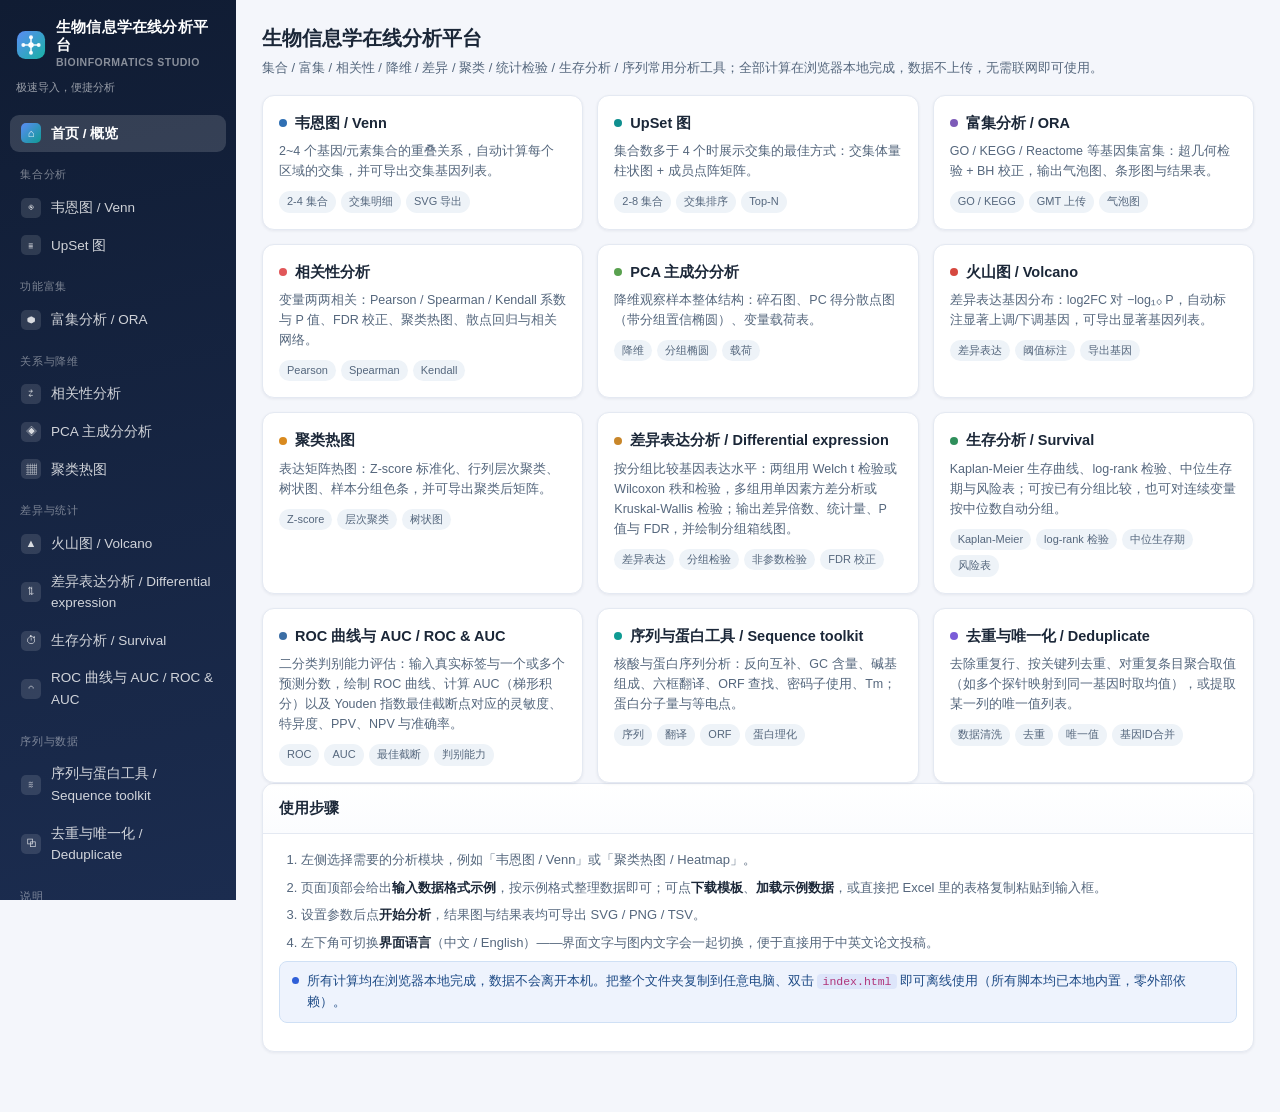
==== index.html @ 64bdf02c "BioInfoAP" ====
<!DOCTYPE html>
<html lang="zh-CN">
<head>
<meta charset="utf-8">
<meta name="viewport" content="width=device-width, initial-scale=1">
<title>生物信息学在线分析平台 · Venn / 富集 / UpSet / 相关性 / PCA / 火山图 / 热图 / 差异表达 / 生存分析 / ROC / 序列 / 去重</title>
<meta name="description" content="纯前端、可离线运行的生物信息学常用分析工具集：韦恩图、UpSet 图、富集分析、相关性分析、PCA、火山图、聚类热图、差异表达分析、Kaplan-Meier 生存分析、ROC 曲线与 AUC、序列与蛋白工具、去除重复；界面与图表文字支持中英文切换。">
<link rel="icon" href="data:image/svg+xml,%3Csvg%20xmlns='http://www.w3.org/2000/svg'%20viewBox='0%200%2032%2032'%3E%3Crect%20x='1'%20y='1'%20width='30'%20height='30'%20rx='9'%20fill='%232f5fd8'/%3E%3Cg%20stroke='%23ffffff'%20stroke-width='1.8'%20stroke-linecap='round'%3E%3Cpath%20d='M16%2016V7.6M16%2016h8.4M16%2016v8.4M16%2016H7.6'/%3E%3C/g%3E%3Ccircle%20cx='16'%20cy='16'%20r='3'%20fill='%23ffffff'/%3E%3Ccircle%20cx='16'%20cy='7.6'%20r='2.2'%20fill='%23ffffff'/%3E%3Ccircle%20cx='24.4'%20cy='16'%20r='2.2'%20fill='%23ffffff'/%3E%3Ccircle%20cx='16'%20cy='24.4'%20r='2.2'%20fill='%23ffffff'/%3E%3Ccircle%20cx='7.6'%20cy='16'%20r='2.2'%20fill='%23ffffff'/%3E%3C/svg%3E">
<link rel="stylesheet" href="assets/css/style.css">
</head>
<body>
<div id="app">
  <aside class="sidebar">
    <div class="brand">
      <div class="brand-title">
        <span class="brand-logo" aria-hidden="true">
          <svg viewBox="0 0 32 32" width="30" height="30" role="img">
            <defs>
              <linearGradient id="wbLogoGrad" x1="0" y1="0" x2="1" y2="1">
                <stop offset="0" stop-color="#5b8cf5"/>
                <stop offset="1" stop-color="#18b3a4"/>
              </linearGradient>
            </defs>
            <rect x="1" y="1" width="30" height="30" rx="9" fill="url(#wbLogoGrad)"/>
            <g stroke="#ffffff" stroke-width="1.7" stroke-linecap="round" opacity="0.92">
              <line x1="16" y1="16" x2="16" y2="7.8"/>
              <line x1="16" y1="16" x2="24.2" y2="16"/>
              <line x1="16" y1="16" x2="16" y2="24.2"/>
              <line x1="16" y1="16" x2="7.8" y2="16"/>
            </g>
            <circle cx="16" cy="16" r="2.9" fill="#ffffff"/>
            <circle cx="16" cy="7.8" r="2.1" fill="#ffffff" opacity="0.95"/>
            <circle cx="24.2" cy="16" r="2.1" fill="#ffffff" opacity="0.95"/>
            <circle cx="16" cy="24.2" r="2.1" fill="#ffffff" opacity="0.95"/>
            <circle cx="7.8" cy="16" r="2.1" fill="#ffffff" opacity="0.95"/>
          </svg>
        </span>
        <span class="brand-text">
          <span class="brand-name" data-i18n>生物信息学在线分析平台</span>
          <span class="brand-en" data-i18n>Bioinformatics Studio</span>
        </span>
      </div>
      <div class="brand-sub" data-i18n>极速导入，便捷分析</div>
    </div>
    <nav class="nav" id="nav"></nav>
    <div class="sidebar-foot">
      <div class="lang-label" data-i18n>界面语言</div>
      <div class="lang-switch" id="lang-switch">
        <button type="button" data-lang="zh">中文</button>
        <button type="button" data-lang="en">English</button>
      </div>
      <div class="lang-hint" data-i18n>界面与图表文字的中英文切换</div>
    </div>
  </aside>
  <main class="main" id="main"></main>
</div>

<!-- 核心层（零外部依赖，全部本地） -->
<script src="assets/js/core/utils.js"></script>
<script src="assets/js/core/i18n.js"></script>
<script src="assets/js/core/stats.js"></script>
<script src="assets/js/core/parse.js"></script>
<script src="assets/js/core/plot.js"></script>
<script src="assets/js/core/ui.js"></script>
<!-- 数据 -->
<script src="assets/js/data/demo.js"></script>
<!-- 分析模块 -->
<script src="assets/js/tools/venn.js"></script>
<script src="assets/js/tools/upset.js"></script>
<script src="assets/js/tools/enrichment.js"></script>
<script src="assets/js/tools/correlation.js"></script>
<script src="assets/js/tools/pca.js"></script>
<script src="assets/js/tools/volcano.js"></script>
<script src="assets/js/tools/heatmap.js"></script>
<script src="assets/js/tools/diffexp.js"></script>
<script src="assets/js/tools/survival.js"></script>
<script src="assets/js/tools/roc.js"></script>
<script src="assets/js/tools/sequence.js"></script>
<script src="assets/js/tools/unique.js"></script>
<!-- 路由 -->
<script src="assets/js/main.js"></script>
</body>
</html>
---- assets/css/style.css ----
/* =============================================================================
 * style.css — 生物信息学在线分析工具台
 *   配色：靛蓝主色 + 深海军蓝侧栏；内容区浅色，图表底色为白，便于直接出图。
 * ========================================================================== */

:root {
  --bg: #f4f6fb;
  --panel: #ffffff;
  --panel-2: #f8fafd;
  --line: #e4e9f2;
  --line-strong: #cdd6e4;
  --text: #1b2738;
  --text-2: #55677d;
  --muted: #8593a5;
  --primary: #2f5fd8;
  --primary-d: #2249b0;
  --primary-l: #eaf0fd;
  --primary-bright: #5b8cf5;
  --teal: #0f9b93;
  --amber: #d98324;
  --red: #d64545;
  --green: #2f9e5f;
  --purple: #7a5cc0;
  --navy-1: #101c33;
  --navy-2: #1b2c4f;
  --radius: 12px;
  --radius-sm: 8px;
  --shadow: 0 1px 2px rgba(22, 40, 70, .05), 0 8px 22px rgba(22, 40, 70, .06);
  --shadow-sm: 0 1px 3px rgba(22, 40, 70, .07);
  --mono: "SFMono-Regular", Consolas, "Liberation Mono", Menlo, "Courier New", monospace;
  --sans: "Helvetica Neue", Helvetica, "PingFang SC", "Microsoft YaHei", Arial, sans-serif;
}

* { box-sizing: border-box; }
html, body { margin: 0; padding: 0; }
body {
  font-family: var(--sans);
  font-size: 14px;
  line-height: 1.6;
  color: var(--text);
  background: var(--bg);
  -webkit-font-smoothing: antialiased;
}
a { color: var(--primary); text-decoration: none; }
a:hover { text-decoration: underline; }
h1, h2, h3, h4 { margin: 0; font-weight: 600; }
code, pre, textarea.mono { font-family: var(--mono); }

/* --------------------------------- 布局 -------------------------------- */

#app { display: flex; min-height: 100vh; }

.sidebar {
  width: 236px; flex: 0 0 236px;
  background: linear-gradient(168deg, var(--navy-1) 0%, var(--navy-2) 100%);
  display: flex; flex-direction: column;
  position: sticky; top: 0; height: 100vh; overflow-y: auto;
}

.brand { padding: 18px 16px 14px; }
.brand-title {
  font-size: 15px; font-weight: 700; letter-spacing: .2px;
  display: flex; align-items: center; gap: 10px; color: #fff;
}
.brand-logo { display: inline-flex; flex: 0 0 auto; }
.brand-logo svg { display: block; }
.brand-text { display: flex; flex-direction: column; min-width: 0; }
.brand-name { font-size: 14.5px; font-weight: 700; line-height: 1.25; color: #fff; }
.brand-en { font-size: 10.5px; letter-spacing: .5px; color: rgba(255, 255, 255, .5); text-transform: uppercase; }
.brand-sub { font-size: 11px; color: rgba(255, 255, 255, .56); margin-top: 8px; }

.nav { padding: 4px 10px 16px; flex: 1; }
.nav-group {
  font-size: 10.5px; color: rgba(255, 255, 255, .44); padding: 14px 10px 6px;
  letter-spacing: .8px; text-transform: uppercase;
}
.nav-item {
  display: flex; align-items: center; gap: 10px;
  padding: 8px 11px; border-radius: 9px; cursor: pointer;
  color: rgba(255, 255, 255, .8); font-size: 13.5px; user-select: none;
  transition: background .12s, color .12s;
}
.nav-item:hover { background: rgba(255, 255, 255, .09); color: #fff; }
.nav-item.active { background: rgba(255, 255, 255, .15); color: #fff; font-weight: 600; }
.nav-item .ni-icon {
  width: 20px; height: 20px; flex: 0 0 20px; border-radius: 5px;
  background: rgba(255, 255, 255, .12); display: flex; align-items: center; justify-content: center;
  font-size: 11px; color: rgba(255, 255, 255, .82);
}
.nav-item.active .ni-icon {
  background: linear-gradient(135deg, var(--primary-bright), var(--teal)); color: #fff;
}

/* 侧栏底部：图表语言切换 */
.sidebar-foot { padding: 12px 14px 16px; border-top: 1px solid rgba(255, 255, 255, .1); }
.lang-label {
  font-size: 10.5px; letter-spacing: .8px; text-transform: uppercase;
  color: rgba(255, 255, 255, .45); margin-bottom: 7px;
}
.lang-switch {
  display: flex; gap: 3px; background: rgba(255, 255, 255, .1);
  border-radius: 9px; padding: 3px;
}
.lang-switch button {
  flex: 1; font-family: inherit; font-size: 12px; padding: 5px 0; cursor: pointer;
  border: none; background: transparent; color: rgba(255, 255, 255, .72);
  border-radius: 7px; transition: all .13s; line-height: 1.2;
}
.lang-switch button:hover { color: #fff; background: rgba(255, 255, 255, .08); }
.lang-switch button.active { background: #fff; color: var(--primary-d); font-weight: 700; }
.lang-hint { font-size: 10.5px; color: rgba(255, 255, 255, .42); margin-top: 7px; line-height: 1.5; }

.main { flex: 1; min-width: 0; padding: 22px 26px 60px; }
.page-head { margin-bottom: 16px; }
.page-head h1 { font-size: 20px; }
.page-head p { margin: 4px 0 0; color: var(--text-2); font-size: 13px; }
.tool-grid { display: grid; gap: 16px; }

/* --------------------------------- 卡片 -------------------------------- */

.card {
  background: var(--panel); border: 1px solid var(--line);
  border-radius: var(--radius); box-shadow: var(--shadow-sm); overflow: hidden;
}
.card + .card { margin-top: 16px; }
.card-head {
  display: flex; align-items: center; justify-content: space-between; gap: 12px;
  padding: 13px 16px; border-bottom: 1px solid var(--line);
  background: linear-gradient(180deg, #fff, #fbfcfe);
}
.card-title { font-size: 14.5px; display: flex; align-items: center; gap: 8px; }
.card-title-icon { color: var(--primary); font-size: 13px; }
.card-actions { display: flex; gap: 6px; flex-wrap: wrap; }
.card-body { padding: 16px; }
.card-foot {
  display: flex; align-items: center; gap: 12px;
  padding: 12px 16px; border-top: 1px solid var(--line); background: var(--panel-2);
}
.foot-msg { font-size: 12.5px; color: var(--muted); }

.sec-title { margin-bottom: 14px; }
.sec-title h2 { font-size: 17px; }
.sec-title p { margin: 3px 0 0; color: var(--text-2); font-size: 13px; }

/* --------------------------------- 按钮 -------------------------------- */

.btn {
  font-family: inherit; font-size: 13px; cursor: pointer;
  border-radius: var(--radius-sm); border: 1px solid transparent;
  padding: 7px 14px; background: #eef2f8; color: var(--text);
  transition: all .13s; white-space: nowrap; line-height: 1.5;
}
.btn:hover { background: #e3e9f2; }
.btn:disabled { opacity: .5; cursor: not-allowed; }
.btn-primary { background: var(--primary); color: #fff; font-weight: 600; padding: 9px 22px; }
.btn-primary:hover { background: var(--primary-d); }
.btn-ghost { background: transparent; border-color: var(--line-strong); color: var(--text-2); }
.btn-ghost:hover { background: #f1f5fa; color: var(--text); }
.btn-xs { font-size: 12px; padding: 4px 10px; border-radius: 7px; }
.btn-danger { background: var(--red); color: #fff; }

/* ------------------------------ 格式说明区 ------------------------------ */

.format-box {
  border: 1px solid var(--line-strong); border-radius: var(--radius-sm);
  background: #fbfdff; padding: 12px 14px; margin-bottom: 16px;
}
.format-head { display: flex; align-items: center; gap: 10px; flex-wrap: wrap; }
.format-label {
  font-size: 12px; font-weight: 700; color: var(--primary-d);
  background: var(--primary-l); padding: 2px 9px; border-radius: 20px;
}
.format-tip { font-size: 12px; color: var(--muted); }
.fmt-tabs { display: flex; gap: 4px; margin-left: auto; flex-wrap: wrap; }
.fmt-tab {
  font-family: inherit; font-size: 12px; padding: 3px 11px; cursor: pointer;
  border: 1px solid var(--line-strong); background: #fff; color: var(--text-2);
  border-radius: 20px;
}
.fmt-tab.active { background: var(--primary); border-color: var(--primary); color: #fff; font-weight: 600; }
.format-desc { font-size: 12.5px; color: var(--text-2); margin: 10px 0 8px; }
.format-desc b { color: var(--text); }
.format-desc code {
  background: #eef3f8; padding: 1px 5px; border-radius: 4px;
  font-size: 11.5px; color: #b0347a;
}
.format-sample {
  margin: 0; padding: 11px 13px; overflow-x: auto;
  background: #fff; border: 1px dashed var(--line-strong); border-radius: 7px;
  font-size: 12px; line-height: 1.65; color: #33475a; white-space: pre;
  max-height: 260px; overflow-y: auto;
}
.format-actions { display: flex; gap: 6px; margin-top: 8px; flex-wrap: wrap; align-items: center; }

/* ------------------------------- 拖放区 -------------------------------- */

.drop-zone {
  border: 1.5px dashed var(--line-strong); border-radius: var(--radius-sm);
  padding: 18px 16px; text-align: center; cursor: pointer;
  background: #fbfdff; transition: all .14s; margin-bottom: 12px;
}
.drop-zone:hover, .drop-zone.over { border-color: var(--primary); background: var(--primary-l); }
.drop-icon { font-size: 20px; color: var(--primary); line-height: 1; }
.drop-main { font-size: 13px; margin-top: 6px; }
.drop-sub { font-size: 11.5px; color: var(--muted); margin-top: 3px; }
.file-chips { display: flex; flex-wrap: wrap; gap: 6px; margin-bottom: 12px; }
.file-chip {
  display: inline-flex; align-items: center; gap: 6px; font-size: 12px;
  background: var(--primary-l); color: var(--primary-d);
  border: 1px solid #cfe0f0; padding: 3px 6px 3px 10px; border-radius: 20px;
}
.chip-x { cursor: pointer; font-size: 14px; opacity: .6; line-height: 1; }
.chip-x:hover { opacity: 1; color: var(--red); }
.chip-total { font-size: 12px; color: var(--muted); align-self: center; }

/* ------------------------------- 粘贴区 -------------------------------- */

.paste-wrap { margin-bottom: 14px; }
.paste-label { font-size: 12.5px; color: var(--text-2); margin-bottom: 6px; }
.paste-area {
  width: 100%; min-height: 150px; resize: vertical;
  font-family: var(--mono); font-size: 12.5px; line-height: 1.6;
  padding: 11px 13px; border: 1px solid var(--line-strong); border-radius: var(--radius-sm);
  background: #fff; color: var(--text); outline: none;
}
.paste-area:focus { border-color: var(--primary); box-shadow: 0 0 0 3px rgba(47, 95, 216, .1); }

/* ------------------------------- 预览区 -------------------------------- */

.preview-box { border: 1px solid var(--line); border-radius: var(--radius-sm); overflow: hidden; }
.preview-head {
  display: flex; justify-content: space-between; align-items: center;
  padding: 7px 12px; background: var(--panel-2); border-bottom: 1px solid var(--line);
  font-size: 12.5px; font-weight: 600; color: var(--text-2);
}
.preview-status { font-weight: 400; color: var(--muted); font-size: 12px; }
.preview-body { padding: 10px 12px; max-height: 320px; overflow: auto; }
.preview-empty { font-size: 12.5px; color: var(--muted); padding: 10px 2px; }
.preview-note { font-size: 11.5px; color: var(--muted); margin-top: 6px; line-height: 1.65; }

/* ------------------------------- 参数区 -------------------------------- */

.param-box { margin-top: 14px; border-top: 1px dashed var(--line); padding-top: 13px; }
.param-head { font-size: 12.5px; font-weight: 700; color: var(--text-2); margin-bottom: 10px; }
.params-grid {
  display: grid; grid-template-columns: repeat(auto-fill, minmax(185px, 1fr));
  gap: 11px 14px;
}
.field { display: flex; flex-direction: column; gap: 4px; }
.field.full { grid-column: 1 / -1; }
.field-label { font-size: 12px; color: var(--text-2); }
.field-hint { font-size: 11px; color: var(--muted); line-height: 1.55; }
.form-control {
  font-family: inherit; font-size: 13px; padding: 6px 10px;
  border: 1px solid var(--line-strong); border-radius: 7px; background: #fff;
  color: var(--text); outline: none; width: 100%;
}
.form-control:focus { border-color: var(--primary); box-shadow: 0 0 0 3px rgba(47, 95, 216, .1); }
.form-control-sm { padding: 4px 9px; font-size: 12.5px; }
.check-wrap {
  display: flex; align-items: center; gap: 7px; font-size: 13px;
  color: var(--text-2); cursor: pointer; user-select: none; padding-top: 15px;
}
.check-wrap input { width: 15px; height: 15px; accent-color: var(--primary); }
input[type="file"] { display: none; }

.extra-slot:empty { display: none; }
.extra-slot { margin-top: 14px; }

/* ------------------------------- 统计条 -------------------------------- */

.stat-bar { display: flex; flex-wrap: wrap; gap: 10px; margin-bottom: 14px; }
.stat-item {
  background: var(--panel-2); border: 1px solid var(--line); border-radius: var(--radius-sm);
  padding: 8px 14px; min-width: 92px;
}
.stat-value { display: block; font-size: 17px; font-weight: 700; color: var(--primary-d); line-height: 1.25; }
.stat-label { font-size: 11.5px; color: var(--muted); }
.stat-item.tone-red .stat-value { color: var(--red); }
.stat-item.tone-green .stat-value { color: var(--green); }
.stat-item.tone-amber .stat-value { color: var(--amber); }
.stat-item.tone-purple .stat-value { color: var(--purple); }

/* ------------------------------- 表格 ---------------------------------- */

.table-bar { display: flex; align-items: center; gap: 10px; margin-bottom: 8px; flex-wrap: wrap; }
.table-bar .form-control-sm { max-width: 220px; }
.grow { flex: 1; }
.table-count { font-size: 12px; color: var(--muted); white-space: nowrap; }
.table-wrap { overflow: auto; border: 1px solid var(--line); border-radius: var(--radius-sm); }
.data-table { border-collapse: collapse; width: 100%; font-size: 12.5px; }
.data-table th, .data-table td {
  padding: 6px 10px; border-bottom: 1px solid var(--line); text-align: left; white-space: nowrap;
}
.data-table thead th {
  position: sticky; top: 0; z-index: 2; background: #f6f9fd; color: var(--text-2);
  font-weight: 600; font-size: 12px; border-bottom: 1px solid var(--line-strong);
}
.data-table th.sortable { cursor: pointer; user-select: none; }
.data-table th.sortable:hover { background: #eaf0fd; color: var(--primary-d); }
.data-table th.asc::after { content: ' ▲'; font-size: 9px; color: var(--primary); }
.data-table th.desc::after { content: ' ▼'; font-size: 9px; color: var(--primary); }
.data-table tbody tr:hover { background: #f8fbfe; }
.data-table td.num, .data-table th.num { text-align: right; font-variant-numeric: tabular-nums; }
.preview-table { font-size: 12px; }
.preview-table th, .preview-table td { padding: 4px 9px; }
.pager { display: flex; align-items: center; gap: 10px; margin-top: 9px; font-size: 12.5px; color: var(--text-2); }

/* ------------------------------- 标签页 -------------------------------- */

.tabs { border: 1px solid var(--line); border-radius: var(--radius-sm); overflow: hidden; }
.tabs-head { display: flex; gap: 2px; background: var(--panel-2); border-bottom: 1px solid var(--line); padding: 5px 6px 0; flex-wrap: wrap; }
.tab {
  font-family: inherit; font-size: 12.5px; padding: 6px 14px; cursor: pointer;
  border: 1px solid transparent; border-bottom: none; background: transparent;
  color: var(--text-2); border-radius: 7px 7px 0 0;
}
.tab:hover { color: var(--text); background: #eef3f8; }
.tab.active { background: #fff; border-color: var(--line); color: var(--primary-d); font-weight: 600; margin-bottom: -1px; }
.tabs-body { padding: 14px; background: #fff; }

/* ------------------------------- 图表 ---------------------------------- */

.plot-toolbar { display: flex; justify-content: flex-end; gap: 6px; margin-bottom: 6px; }
.chart-tip {
  position: fixed; z-index: 9999; display: none; pointer-events: none;
  background: rgba(25, 38, 54, .95); color: #fff; font-size: 12px; line-height: 1.55;
  padding: 7px 10px; border-radius: 7px; max-width: 320px;
  box-shadow: 0 6px 22px rgba(0, 0, 0, .22);
}
.chart-tip b { color: #9fd8ff; font-weight: 600; }
.legend-cat { display: flex; flex-wrap: wrap; gap: 6px 16px; margin-top: 10px; justify-content: center; }
.legend-cat.vertical { flex-direction: column; gap: 5px; }
.legend-item { display: inline-flex; align-items: center; gap: 6px; font-size: 12px; color: var(--text-2); }
.swatch { width: 11px; height: 11px; border-radius: 3px; display: inline-block; flex: 0 0 11px; }
.legend-cont { display: flex; justify-content: center; margin-top: 8px; }
.plot-holder { margin-top: 8px; }
.empty-state { text-align: center; color: var(--muted); padding: 40px 10px; font-size: 13px; }
.empty-icon { font-size: 30px; opacity: .35; margin-bottom: 6px; }

/* ------------------------------ 提示条 ---------------------------------- */

.alert {
  display: flex; gap: 8px; align-items: flex-start; font-size: 12.5px;
  padding: 9px 12px; border-radius: var(--radius-sm); margin-bottom: 12px; line-height: 1.7;
}
.alert-dot { width: 7px; height: 7px; border-radius: 50%; margin-top: 6px; flex: 0 0 7px; }
.alert-info { background: #eef3fd; border: 1px solid #cfe0f5; color: #1d4a85; }
.alert-info .alert-dot { background: var(--primary); }
.alert-warn { background: #fdf6e8; border: 1px solid #f2e0bb; color: #7d5a13; }
.alert-warn .alert-dot { background: var(--amber); }
.alert-error { background: #fdeeed; border: 1px solid #f5d0cd; color: #8e2b23; }
.alert-error .alert-dot { background: var(--red); }
.alert-ok { background: #edf8f1; border: 1px solid #cbe9d7; color: #1f6b3c; }
.alert-ok .alert-dot { background: var(--green); }

/* ------------------------------- Toast --------------------------------- */

.toast-box {
  position: fixed; right: 20px; bottom: 20px; z-index: 10000;
  display: flex; flex-direction: column; gap: 8px; align-items: flex-end;
}
.toast {
  background: #1b2738; color: #fff; font-size: 13px; padding: 9px 15px;
  border-radius: 9px; box-shadow: 0 8px 26px rgba(0, 0, 0, .2);
  animation: toastIn .22s ease; max-width: 380px;
}
.toast.ok { background: #1f7a49; }
.toast.warn { background: #b5761a; }
.toast.error { background: #b2342c; }
.toast.out { opacity: 0; transform: translateY(8px); transition: all .35s; }
@keyframes toastIn { from { opacity: 0; transform: translateY(10px); } to { opacity: 1; transform: none; } }

/* ------------------------------ 加载中 ---------------------------------- */

.spinner {
  width: 15px; height: 15px; border: 2px solid rgba(255, 255, 255, .35);
  border-top-color: #fff; border-radius: 50%; display: inline-block;
  animation: spin .7s linear infinite; vertical-align: -2px; margin-right: 6px;
}
@keyframes spin { to { transform: rotate(360deg); } }

/* ------------------------------ 首页卡片 -------------------------------- */

.home-grid { display: grid; grid-template-columns: repeat(auto-fill, minmax(246px, 1fr)); gap: 14px; }
.home-card {
  background: #fff; border: 1px solid var(--line); border-radius: var(--radius);
  padding: 16px; cursor: pointer; transition: all .15s; box-shadow: var(--shadow-sm);
}
.home-card:hover { border-color: var(--primary); box-shadow: 0 8px 24px rgba(47, 95, 216, .14); transform: translateY(-2px); }
.home-card h3 { font-size: 14.5px; display: flex; align-items: center; gap: 8px; margin-bottom: 6px; }
.home-card h3 span.dot { width: 8px; height: 8px; border-radius: 50%; background: var(--primary); flex: 0 0 8px; }
.home-card p { margin: 0; font-size: 12.5px; color: var(--text-2); }
.home-card .hc-tags { margin-top: 10px; display: flex; gap: 5px; flex-wrap: wrap; }
.tag {
  font-size: 11px; color: var(--text-2); background: #eef3f8;
  padding: 2px 8px; border-radius: 20px;
}

/* ------------------------------ 响应式 ---------------------------------- */

@media (max-width: 860px) {
  #app { flex-direction: column; }
  .sidebar { width: 100%; flex: none; height: auto; position: static; }
  .nav { display: flex; overflow-x: auto; gap: 6px; padding: 8px; }
  .nav-group { display: none; }
  .nav-item { white-space: nowrap; }
  .sidebar-foot { display: flex; align-items: center; gap: 12px; }
  .lang-label, .lang-hint { display: none; }
  .lang-switch { width: 140px; }
  .main { padding: 16px 14px 50px; }
}

/* ------------------------------ 文档内容 -------------------------------- */

.steps { margin: 0; padding-left: 22px; font-size: 13px; color: var(--text-2); }
.steps li { margin-bottom: 7px; }
.steps b, .doc b { color: var(--text); }
.doc { font-size: 13px; color: var(--text-2); line-height: 1.8; }
.doc p { margin: 0 0 9px; }
.doc ul { margin: 0; padding-left: 20px; }
.doc li { margin-bottom: 7px; }
.doc code {
  background: #eef3f8; padding: 1px 5px; border-radius: 4px;
  font-size: 11.5px; color: #b0347a;
}
.alert code, .preview-note code, .format-note code {
  background: rgba(47, 95, 216, .09); padding: 1px 5px; border-radius: 4px;
  font-family: var(--mono); font-size: 11.5px; color: #b0347a;
}

/* --------------------------- 基因集来源面板 ------------------------------ */

.gsrc-box { border-top: 1px dashed var(--line); padding-top: 13px; }
.gsrc-options { display: flex; flex-direction: column; gap: 7px; margin-bottom: 12px; }
.gsrc-opt {
  display: flex; gap: 9px; align-items: flex-start; cursor: pointer;
  padding: 9px 12px; border: 1px solid var(--line); border-radius: var(--radius-sm);
  background: #fbfdff; transition: all .13s;
}
.gsrc-opt:hover { border-color: var(--primary); background: var(--primary-l); }
.gsrc-opt input { margin-top: 3px; accent-color: var(--primary); flex: 0 0 auto; width: 15px; height: 15px; }
.gsrc-opt-body { display: flex; flex-direction: column; gap: 1px; min-width: 0; }
.gsrc-opt-title { font-size: 13px; font-weight: 600; color: var(--text); }
.gsrc-opt-desc { font-size: 11.5px; color: var(--muted); }
.gsrc-opt-desc b { color: var(--amber); }
.gsrc-pane { padding: 2px 0 4px; }
.gsrc-status {
  font-size: 12px; color: var(--text-2); background: var(--panel-2);
  border: 1px solid var(--line); border-radius: var(--radius-sm);
  padding: 8px 11px; margin-top: 8px; line-height: 1.7; word-break: break-word;
}
.gsrc-status b { color: var(--text); }

/* --------------------------- 交集 / 详情面板 ----------------------------- */

.pick-box { margin-top: 12px; border: 1px solid var(--line); border-radius: var(--radius-sm); overflow: hidden; }
.pick-box:empty { display: none; }
.pick-head {
  display: flex; justify-content: space-between; align-items: center; gap: 10px;
  padding: 8px 12px; background: var(--panel-2); border-bottom: 1px solid var(--line);
  font-size: 12.5px; font-weight: 600; color: var(--text-2);
}
.pick-count { font-weight: 400; color: var(--muted); }
.pick-box .paste-area { border: none; border-radius: 0; min-height: 110px; }
.pick-box .format-actions { padding: 8px 12px; margin: 0; border-top: 1px solid var(--line); }

.src-note { font-size: 12px; color: var(--muted); margin-bottom: 6px; }

/* ------------------------------- 表格增强 -------------------------------- */

.data-table tr.row-sig { background: #fdf3f2; }
.data-table tr.row-sig:hover { background: #fbeae8; }
.data-table td.fdr-cell { font-weight: 600; color: var(--primary-d); }
.tag-cat {
  display: inline-block; font-size: 11px; padding: 1px 8px; border-radius: 20px;
  line-height: 1.7; white-space: nowrap;
}
.tag-up { background: #fdeceb; color: #b2342c; }
.tag-down { background: #e8f1fa; color: #20527f; }
.tag-ns { background: #eef2f8; color: var(--muted); }
.mini-bar { width: 100%; height: 7px; background: #eef2f8; border-radius: 4px; overflow: hidden; }
.mini-bar i { display: block; height: 100%; border-radius: 4px; }

/* -------------------------------- 其他 ---------------------------------- */

.legend-cont svg { display: block; }
.card-body > .legend-cat:first-child { margin-top: 0; margin-bottom: 10px; }
.field textarea.form-control { min-height: 66px; resize: vertical; font-family: var(--mono); font-size: 12.5px; }
.form-control[type="search"] { -webkit-appearance: none; }
::-webkit-scrollbar { width: 10px; height: 10px; }
::-webkit-scrollbar-thumb { background: #ccd7e0; border-radius: 6px; border: 2px solid transparent; background-clip: content-box; }
::-webkit-scrollbar-thumb:hover { background: #b3c1cd; background-clip: content-box; }
::-webkit-scrollbar-track { background: transparent; }
.sidebar::-webkit-scrollbar-thumb { background: rgba(255, 255, 255, .22); background-clip: content-box; }
.sidebar::-webkit-scrollbar-thumb:hover { background: rgba(255, 255, 255, .35); background-clip: content-box; }
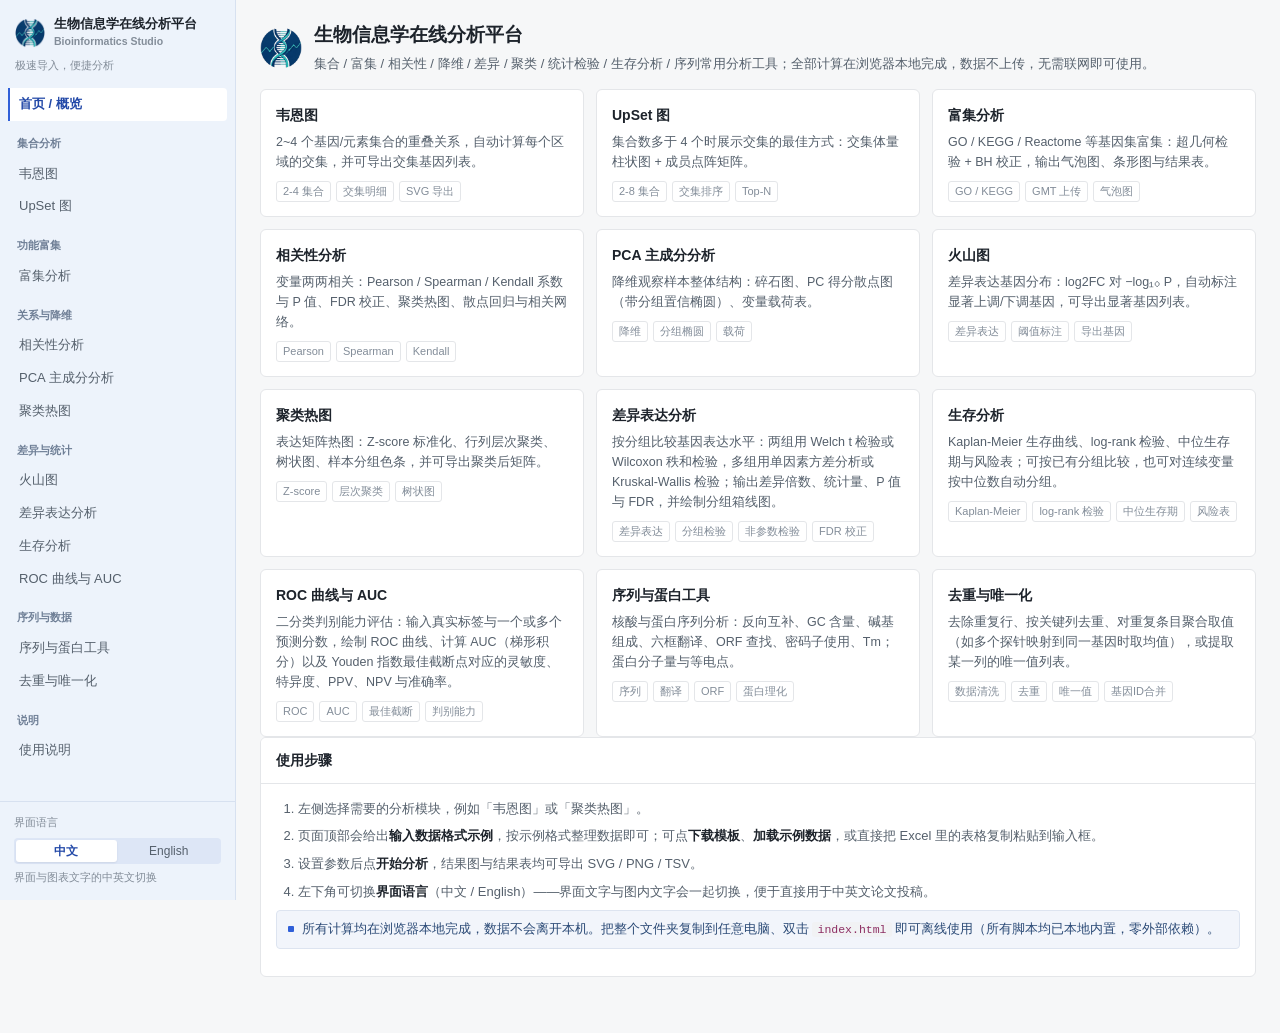
==== commit b64b449c: "Bioinformatics Studio" ====
--- a/index.html
+++ b/index.html
@@ -5,7 +5,7 @@
 <meta name="viewport" content="width=device-width, initial-scale=1">
 <title>生物信息学在线分析平台 · Venn / 富集 / UpSet / 相关性 / PCA / 火山图 / 热图 / 差异表达 / 生存分析 / ROC / 序列 / 去重</title>
 <meta name="description" content="纯前端、可离线运行的生物信息学常用分析工具集：韦恩图、UpSet 图、富集分析、相关性分析、PCA、火山图、聚类热图、差异表达分析、Kaplan-Meier 生存分析、ROC 曲线与 AUC、序列与蛋白工具、去除重复；界面与图表文字支持中英文切换。">
-<link rel="icon" href="data:image/svg+xml,%3Csvg%20xmlns='http://www.w3.org/2000/svg'%20viewBox='0%200%2032%2032'%3E%3Crect%20x='1'%20y='1'%20width='30'%20height='30'%20rx='9'%20fill='%232f5fd8'/%3E%3Cg%20stroke='%23ffffff'%20stroke-width='1.8'%20stroke-linecap='round'%3E%3Cpath%20d='M16%2016V7.6M16%2016h8.4M16%2016v8.4M16%2016H7.6'/%3E%3C/g%3E%3Ccircle%20cx='16'%20cy='16'%20r='3'%20fill='%23ffffff'/%3E%3Ccircle%20cx='16'%20cy='7.6'%20r='2.2'%20fill='%23ffffff'/%3E%3Ccircle%20cx='24.4'%20cy='16'%20r='2.2'%20fill='%23ffffff'/%3E%3Ccircle%20cx='16'%20cy='24.4'%20r='2.2'%20fill='%23ffffff'/%3E%3Ccircle%20cx='7.6'%20cy='16'%20r='2.2'%20fill='%23ffffff'/%3E%3C/svg%3E">
+<link rel="icon" type="image/png" href="assets/img/logo-mark.png">
 <link rel="stylesheet" href="assets/css/style.css">
 </head>
 <body>
@@ -13,27 +13,8 @@
   <aside class="sidebar">
     <div class="brand">
       <div class="brand-title">
-        <span class="brand-logo" aria-hidden="true">
-          <svg viewBox="0 0 32 32" width="30" height="30" role="img">
-            <defs>
-              <linearGradient id="wbLogoGrad" x1="0" y1="0" x2="1" y2="1">
-                <stop offset="0" stop-color="#5b8cf5"/>
-                <stop offset="1" stop-color="#18b3a4"/>
-              </linearGradient>
-            </defs>
-            <rect x="1" y="1" width="30" height="30" rx="9" fill="url(#wbLogoGrad)"/>
-            <g stroke="#ffffff" stroke-width="1.7" stroke-linecap="round" opacity="0.92">
-              <line x1="16" y1="16" x2="16" y2="7.8"/>
-              <line x1="16" y1="16" x2="24.2" y2="16"/>
-              <line x1="16" y1="16" x2="16" y2="24.2"/>
-              <line x1="16" y1="16" x2="7.8" y2="16"/>
-            </g>
-            <circle cx="16" cy="16" r="2.9" fill="#ffffff"/>
-            <circle cx="16" cy="7.8" r="2.1" fill="#ffffff" opacity="0.95"/>
-            <circle cx="24.2" cy="16" r="2.1" fill="#ffffff" opacity="0.95"/>
-            <circle cx="16" cy="24.2" r="2.1" fill="#ffffff" opacity="0.95"/>
-            <circle cx="7.8" cy="16" r="2.1" fill="#ffffff" opacity="0.95"/>
-          </svg>
+        <span class="brand-logo">
+          <img src="assets/img/logo-mark.png" alt="Bioinformatics Studio" width="34" height="34">
         </span>
         <span class="brand-text">
           <span class="brand-name" data-i18n>生物信息学在线分析平台</span>
--- a/assets/css/style.css
+++ b/assets/css/style.css
@@ -1,32 +1,37 @@
 /* =============================================================================
- * style.css — 生物信息学在线分析工具台
- *   配色：靛蓝主色 + 深海军蓝侧栏；内容区浅色，图表底色为白，便于直接出图。
+ * style.css — 生物信息学在线分析平台
+ *   视觉取向：科研工具式克制风格。单一强调色（靛蓝）+ 中性灰；
+ *   扁平无渐变、无发光、无彩色装饰块；线框为主，阴影仅作极轻的分层提示。
+ *   内容区浅色、图表底色为白，便于直接出图。
  * ========================================================================== */
 
 :root {
-  --bg: #f4f6fb;
+  --bg: #f6f7f8;
   --panel: #ffffff;
-  --panel-2: #f8fafd;
-  --line: #e4e9f2;
-  --line-strong: #cdd6e4;
-  --text: #1b2738;
-  --text-2: #55677d;
-  --muted: #8593a5;
+  --panel-2: #fafbfb;
+  --line: #e4e6e9;
+  --line-strong: #ccd1d7;
+  --text: #1d232b;
+  --text-2: #55606c;
+  --muted: #838d99;
   --primary: #2f5fd8;
-  --primary-d: #2249b0;
-  --primary-l: #eaf0fd;
+  --primary-d: #2349a8;
+  --primary-l: #eef2fc;
   --primary-bright: #5b8cf5;
   --teal: #0f9b93;
-  --amber: #d98324;
-  --red: #d64545;
-  --green: #2f9e5f;
-  --purple: #7a5cc0;
+  --amber: #a9701a;
+  --red: #c0392b;
+  --green: #2f7d52;
+  --purple: #6b4fa8;
   --navy-1: #101c33;
   --navy-2: #1b2c4f;
-  --radius: 12px;
-  --radius-sm: 8px;
-  --shadow: 0 1px 2px rgba(22, 40, 70, .05), 0 8px 22px rgba(22, 40, 70, .06);
-  --shadow-sm: 0 1px 3px rgba(22, 40, 70, .07);
+  --side-bg: #edf3fb;
+  --side-bg-hover: #e0e9f7;
+  --side-line: #d7e1f0;
+  --radius: 6px;
+  --radius-sm: 4px;
+  --shadow: 0 1px 2px rgba(20, 30, 45, .05);
+  --shadow-sm: 0 1px 2px rgba(20, 30, 45, .04);
   --mono: "SFMono-Regular", Consolas, "Liberation Mono", Menlo, "Courier New", monospace;
   --sans: "Helvetica Neue", Helvetica, "PingFang SC", "Microsoft YaHei", Arial, sans-serif;
 }
@@ -52,141 +57,147 @@
 
 .sidebar {
   width: 236px; flex: 0 0 236px;
-  background: linear-gradient(168deg, var(--navy-1) 0%, var(--navy-2) 100%);
+  background: var(--side-bg);
+  border-right: 1px solid var(--side-line);
   display: flex; flex-direction: column;
   position: sticky; top: 0; height: 100vh; overflow-y: auto;
 }
 
-.brand { padding: 18px 16px 14px; }
+.brand { padding: 16px 15px 12px; }
 .brand-title {
-  font-size: 15px; font-weight: 700; letter-spacing: .2px;
-  display: flex; align-items: center; gap: 10px; color: #fff;
+  font-size: 14px; font-weight: 600;
+  display: flex; align-items: center; gap: 9px; color: var(--text);
 }
 .brand-logo { display: inline-flex; flex: 0 0 auto; }
-.brand-logo svg { display: block; }
+.brand-logo img { display: block; width: 30px; height: 30px; }
 .brand-text { display: flex; flex-direction: column; min-width: 0; }
-.brand-name { font-size: 14.5px; font-weight: 700; line-height: 1.25; color: #fff; }
-.brand-en { font-size: 10.5px; letter-spacing: .5px; color: rgba(255, 255, 255, .5); text-transform: uppercase; }
-.brand-sub { font-size: 11px; color: rgba(255, 255, 255, .56); margin-top: 8px; }
-
-.nav { padding: 4px 10px 16px; flex: 1; }
+.brand-name { font-size: 13px; font-weight: 600; line-height: 1.3; color: var(--text); }
+.brand-en { font-size: 10.5px; color: var(--muted); }
+/* 英文界面下主副两行品牌名重合，隐藏副行 */
+html[lang="en"] .brand-en { display: none; }
+.brand-sub { font-size: 11px; color: var(--muted); margin-top: 7px; }
+
+.nav { padding: 2px 8px 16px; flex: 1; }
 .nav-group {
-  font-size: 10.5px; color: rgba(255, 255, 255, .44); padding: 14px 10px 6px;
-  letter-spacing: .8px; text-transform: uppercase;
+  font-size: 11px; color: #6f7f96; padding: 14px 9px 5px; font-weight: 600;
 }
 .nav-item {
-  display: flex; align-items: center; gap: 10px;
-  padding: 8px 11px; border-radius: 9px; cursor: pointer;
-  color: rgba(255, 255, 255, .8); font-size: 13.5px; user-select: none;
+  display: flex; align-items: center;
+  padding: 6px 9px; border-left: 2px solid transparent; border-radius: 0 4px 4px 0;
+  cursor: pointer; color: var(--text-2); font-size: 13px; user-select: none;
   transition: background .12s, color .12s;
 }
-.nav-item:hover { background: rgba(255, 255, 255, .09); color: #fff; }
-.nav-item.active { background: rgba(255, 255, 255, .15); color: #fff; font-weight: 600; }
-.nav-item .ni-icon {
-  width: 20px; height: 20px; flex: 0 0 20px; border-radius: 5px;
-  background: rgba(255, 255, 255, .12); display: flex; align-items: center; justify-content: center;
-  font-size: 11px; color: rgba(255, 255, 255, .82);
-}
-.nav-item.active .ni-icon {
-  background: linear-gradient(135deg, var(--primary-bright), var(--teal)); color: #fff;
-}
-
-/* 侧栏底部：图表语言切换 */
-.sidebar-foot { padding: 12px 14px 16px; border-top: 1px solid rgba(255, 255, 255, .1); }
-.lang-label {
-  font-size: 10.5px; letter-spacing: .8px; text-transform: uppercase;
-  color: rgba(255, 255, 255, .45); margin-bottom: 7px;
-}
+.nav-item:hover { background: var(--side-bg-hover); color: var(--text); }
+.nav-item.active {
+  background: #fff; border-left-color: var(--primary);
+  color: var(--primary-d); font-weight: 600;
+}
+
+/* 侧栏底部：界面语言切换 */
+.sidebar-foot { padding: 12px 14px 14px; border-top: 1px solid var(--side-line); }
+.lang-label { font-size: 11px; color: var(--muted); margin-bottom: 6px; }
 .lang-switch {
-  display: flex; gap: 3px; background: rgba(255, 255, 255, .1);
-  border-radius: 9px; padding: 3px;
+  display: flex; gap: 2px; background: #dde6f6;
+  border-radius: var(--radius-sm); padding: 2px;
 }
 .lang-switch button {
-  flex: 1; font-family: inherit; font-size: 12px; padding: 5px 0; cursor: pointer;
-  border: none; background: transparent; color: rgba(255, 255, 255, .72);
-  border-radius: 7px; transition: all .13s; line-height: 1.2;
-}
-.lang-switch button:hover { color: #fff; background: rgba(255, 255, 255, .08); }
-.lang-switch button.active { background: #fff; color: var(--primary-d); font-weight: 700; }
-.lang-hint { font-size: 10.5px; color: rgba(255, 255, 255, .42); margin-top: 7px; line-height: 1.5; }
-
-.main { flex: 1; min-width: 0; padding: 22px 26px 60px; }
-.page-head { margin-bottom: 16px; }
-.page-head h1 { font-size: 20px; }
+  flex: 1; font-family: inherit; font-size: 12px; padding: 4px 0; cursor: pointer;
+  border: none; background: transparent; color: var(--text-2);
+  border-radius: 3px; transition: background .13s, color .13s; line-height: 1.2;
+}
+.lang-switch button:hover { background: #cfdbf0; color: var(--text); }
+.lang-switch button.active {
+  background: #fff; color: var(--primary-d); font-weight: 600;
+  box-shadow: 0 1px 2px rgba(20, 30, 45, .08);
+}
+.lang-hint { font-size: 10.5px; color: var(--muted); margin-top: 6px; line-height: 1.5; }
+
+.main { flex: 1; min-width: 0; padding: 20px 24px 56px; }
+.page-head { margin-bottom: 14px; }
+.page-head h1 { font-size: 19px; }
 .page-head p { margin: 4px 0 0; color: var(--text-2); font-size: 13px; }
-.tool-grid { display: grid; gap: 16px; }
+/* 首页页头：徽标 + 标题 */
+.home-head { display: flex; align-items: center; gap: 12px; }
+.home-logo { width: 42px; height: 42px; flex: 0 0 42px; }
+.home-head-text { min-width: 0; }
+.tool-grid { display: grid; gap: 14px; }
 
 /* --------------------------------- 卡片 -------------------------------- */
 
 .card {
   background: var(--panel); border: 1px solid var(--line);
-  border-radius: var(--radius); box-shadow: var(--shadow-sm); overflow: hidden;
-}
-.card + .card { margin-top: 16px; }
+  border-radius: var(--radius); overflow: hidden;
+}
+.card + .card { margin-top: 14px; }
 .card-head {
   display: flex; align-items: center; justify-content: space-between; gap: 12px;
-  padding: 13px 16px; border-bottom: 1px solid var(--line);
-  background: linear-gradient(180deg, #fff, #fbfcfe);
-}
-.card-title { font-size: 14.5px; display: flex; align-items: center; gap: 8px; }
-.card-title-icon { color: var(--primary); font-size: 13px; }
+  padding: 11px 15px; border-bottom: 1px solid var(--line);
+  background: #fff;
+}
+.card-title { font-size: 14px; display: flex; align-items: center; gap: 7px; }
+.card-title-icon { color: var(--muted); font-size: 12px; }
 .card-actions { display: flex; gap: 6px; flex-wrap: wrap; }
-.card-body { padding: 16px; }
+.card-body { padding: 15px; }
 .card-foot {
   display: flex; align-items: center; gap: 12px;
-  padding: 12px 16px; border-top: 1px solid var(--line); background: var(--panel-2);
+  padding: 11px 15px; border-top: 1px solid var(--line); background: var(--panel-2);
 }
 .foot-msg { font-size: 12.5px; color: var(--muted); }
 
-.sec-title { margin-bottom: 14px; }
-.sec-title h2 { font-size: 17px; }
+.sec-title { margin-bottom: 12px; }
+.sec-title h2 { font-size: 16px; }
 .sec-title p { margin: 3px 0 0; color: var(--text-2); font-size: 13px; }
 
 /* --------------------------------- 按钮 -------------------------------- */
 
 .btn {
   font-family: inherit; font-size: 13px; cursor: pointer;
-  border-radius: var(--radius-sm); border: 1px solid transparent;
-  padding: 7px 14px; background: #eef2f8; color: var(--text);
-  transition: all .13s; white-space: nowrap; line-height: 1.5;
-}
-.btn:hover { background: #e3e9f2; }
+  border-radius: var(--radius-sm); border: 1px solid var(--line-strong);
+  padding: 6px 12px; background: #fff; color: var(--text);
+  transition: background .13s, border-color .13s; white-space: nowrap; line-height: 1.5;
+}
+.btn:hover { background: #f4f5f7; border-color: #b6bcc4; }
 .btn:disabled { opacity: .5; cursor: not-allowed; }
-.btn-primary { background: var(--primary); color: #fff; font-weight: 600; padding: 9px 22px; }
-.btn-primary:hover { background: var(--primary-d); }
+.btn-primary {
+  background: var(--primary); border-color: var(--primary);
+  color: #fff; font-weight: 500; padding: 7px 18px;
+}
+.btn-primary:hover { background: var(--primary-d); border-color: var(--primary-d); }
 .btn-ghost { background: transparent; border-color: var(--line-strong); color: var(--text-2); }
-.btn-ghost:hover { background: #f1f5fa; color: var(--text); }
-.btn-xs { font-size: 12px; padding: 4px 10px; border-radius: 7px; }
-.btn-danger { background: var(--red); color: #fff; }
+.btn-ghost:hover { background: #f4f5f7; color: var(--text); }
+.btn-xs { font-size: 12px; padding: 3px 9px; border-radius: 3px; }
+.btn-danger { background: var(--red); border-color: var(--red); color: #fff; }
 
 /* ------------------------------ 格式说明区 ------------------------------ */
 
 .format-box {
-  border: 1px solid var(--line-strong); border-radius: var(--radius-sm);
-  background: #fbfdff; padding: 12px 14px; margin-bottom: 16px;
+  border: 1px solid var(--line); border-radius: var(--radius-sm);
+  background: #fff; padding: 12px 14px; margin-bottom: 14px;
 }
 .format-head { display: flex; align-items: center; gap: 10px; flex-wrap: wrap; }
 .format-label {
-  font-size: 12px; font-weight: 700; color: var(--primary-d);
-  background: var(--primary-l); padding: 2px 9px; border-radius: 20px;
+  font-size: 11.5px; font-weight: 600; color: var(--text-2);
+  background: var(--panel-2); border: 1px solid var(--line);
+  padding: 1px 7px; border-radius: 3px;
 }
 .format-tip { font-size: 12px; color: var(--muted); }
 .fmt-tabs { display: flex; gap: 4px; margin-left: auto; flex-wrap: wrap; }
 .fmt-tab {
-  font-family: inherit; font-size: 12px; padding: 3px 11px; cursor: pointer;
+  font-family: inherit; font-size: 12px; padding: 3px 10px; cursor: pointer;
   border: 1px solid var(--line-strong); background: #fff; color: var(--text-2);
-  border-radius: 20px;
-}
-.fmt-tab.active { background: var(--primary); border-color: var(--primary); color: #fff; font-weight: 600; }
+  border-radius: 3px;
+}
+.fmt-tab:hover { background: #f4f5f7; }
+.fmt-tab.active { background: var(--primary); border-color: var(--primary); color: #fff; font-weight: 500; }
 .format-desc { font-size: 12.5px; color: var(--text-2); margin: 10px 0 8px; }
 .format-desc b { color: var(--text); }
 .format-desc code {
-  background: #eef3f8; padding: 1px 5px; border-radius: 4px;
-  font-size: 11.5px; color: #b0347a;
+  background: #f1f2f4; padding: 1px 5px; border-radius: 3px;
+  font-size: 11.5px; color: #8d2f63;
 }
 .format-sample {
-  margin: 0; padding: 11px 13px; overflow-x: auto;
-  background: #fff; border: 1px dashed var(--line-strong); border-radius: 7px;
+  margin: 0; padding: 10px 12px; overflow-x: auto;
+  background: #fbfbfc; border: 1px solid var(--line); border-radius: 3px;
   font-size: 12px; line-height: 1.65; color: #33475a; white-space: pre;
   max-height: 260px; overflow-y: auto;
 }
@@ -195,21 +206,21 @@
 /* ------------------------------- 拖放区 -------------------------------- */
 
 .drop-zone {
-  border: 1.5px dashed var(--line-strong); border-radius: var(--radius-sm);
-  padding: 18px 16px; text-align: center; cursor: pointer;
-  background: #fbfdff; transition: all .14s; margin-bottom: 12px;
+  border: 1px dashed var(--line-strong); border-radius: var(--radius-sm);
+  padding: 16px 14px; text-align: center; cursor: pointer;
+  background: #fbfbfc; transition: border-color .14s, background .14s; margin-bottom: 12px;
 }
 .drop-zone:hover, .drop-zone.over { border-color: var(--primary); background: var(--primary-l); }
-.drop-icon { font-size: 20px; color: var(--primary); line-height: 1; }
+.drop-icon { font-size: 18px; color: var(--text-2); line-height: 1; }
 .drop-main { font-size: 13px; margin-top: 6px; }
 .drop-sub { font-size: 11.5px; color: var(--muted); margin-top: 3px; }
 .file-chips { display: flex; flex-wrap: wrap; gap: 6px; margin-bottom: 12px; }
 .file-chip {
   display: inline-flex; align-items: center; gap: 6px; font-size: 12px;
-  background: var(--primary-l); color: var(--primary-d);
-  border: 1px solid #cfe0f0; padding: 3px 6px 3px 10px; border-radius: 20px;
-}
-.chip-x { cursor: pointer; font-size: 14px; opacity: .6; line-height: 1; }
+  background: #f6f8fc; color: var(--text-2);
+  border: 1px solid var(--line); padding: 2px 5px 2px 8px; border-radius: 3px;
+}
+.chip-x { cursor: pointer; font-size: 14px; opacity: .5; line-height: 1; }
 .chip-x:hover { opacity: 1; color: var(--red); }
 .chip-total { font-size: 12px; color: var(--muted); align-self: center; }
 
@@ -220,17 +231,17 @@
 .paste-area {
   width: 100%; min-height: 150px; resize: vertical;
   font-family: var(--mono); font-size: 12.5px; line-height: 1.6;
-  padding: 11px 13px; border: 1px solid var(--line-strong); border-radius: var(--radius-sm);
+  padding: 10px 12px; border: 1px solid var(--line-strong); border-radius: var(--radius-sm);
   background: #fff; color: var(--text); outline: none;
 }
-.paste-area:focus { border-color: var(--primary); box-shadow: 0 0 0 3px rgba(47, 95, 216, .1); }
+.paste-area:focus { border-color: var(--primary); box-shadow: 0 0 0 2px rgba(47, 95, 216, .12); }
 
 /* ------------------------------- 预览区 -------------------------------- */
 
 .preview-box { border: 1px solid var(--line); border-radius: var(--radius-sm); overflow: hidden; }
 .preview-head {
   display: flex; justify-content: space-between; align-items: center;
-  padding: 7px 12px; background: var(--panel-2); border-bottom: 1px solid var(--line);
+  padding: 6px 11px; background: var(--panel-2); border-bottom: 1px solid var(--line);
   font-size: 12.5px; font-weight: 600; color: var(--text-2);
 }
 .preview-status { font-weight: 400; color: var(--muted); font-size: 12px; }
@@ -240,8 +251,8 @@
 
 /* ------------------------------- 参数区 -------------------------------- */
 
-.param-box { margin-top: 14px; border-top: 1px dashed var(--line); padding-top: 13px; }
-.param-head { font-size: 12.5px; font-weight: 700; color: var(--text-2); margin-bottom: 10px; }
+.param-box { margin-top: 14px; border-top: 1px solid var(--line); padding-top: 13px; }
+.param-head { font-size: 12.5px; font-weight: 600; color: var(--text-2); margin-bottom: 10px; }
 .params-grid {
   display: grid; grid-template-columns: repeat(auto-fill, minmax(185px, 1fr));
   gap: 11px 14px;
@@ -251,12 +262,12 @@
 .field-label { font-size: 12px; color: var(--text-2); }
 .field-hint { font-size: 11px; color: var(--muted); line-height: 1.55; }
 .form-control {
-  font-family: inherit; font-size: 13px; padding: 6px 10px;
-  border: 1px solid var(--line-strong); border-radius: 7px; background: #fff;
+  font-family: inherit; font-size: 13px; padding: 5px 9px;
+  border: 1px solid var(--line-strong); border-radius: 3px; background: #fff;
   color: var(--text); outline: none; width: 100%;
 }
-.form-control:focus { border-color: var(--primary); box-shadow: 0 0 0 3px rgba(47, 95, 216, .1); }
-.form-control-sm { padding: 4px 9px; font-size: 12.5px; }
+.form-control:focus { border-color: var(--primary); box-shadow: 0 0 0 2px rgba(47, 95, 216, .12); }
+.form-control-sm { padding: 4px 8px; font-size: 12.5px; }
 .check-wrap {
   display: flex; align-items: center; gap: 7px; font-size: 13px;
   color: var(--text-2); cursor: pointer; user-select: none; padding-top: 15px;
@@ -272,9 +283,9 @@
 .stat-bar { display: flex; flex-wrap: wrap; gap: 10px; margin-bottom: 14px; }
 .stat-item {
   background: var(--panel-2); border: 1px solid var(--line); border-radius: var(--radius-sm);
-  padding: 8px 14px; min-width: 92px;
-}
-.stat-value { display: block; font-size: 17px; font-weight: 700; color: var(--primary-d); line-height: 1.25; }
+  padding: 7px 13px; min-width: 92px;
+}
+.stat-value { display: block; font-size: 16px; font-weight: 600; color: var(--text); line-height: 1.3; }
 .stat-label { font-size: 11.5px; color: var(--muted); }
 .stat-item.tone-red .stat-value { color: var(--red); }
 .stat-item.tone-green .stat-value { color: var(--green); }
@@ -293,14 +304,14 @@
   padding: 6px 10px; border-bottom: 1px solid var(--line); text-align: left; white-space: nowrap;
 }
 .data-table thead th {
-  position: sticky; top: 0; z-index: 2; background: #f6f9fd; color: var(--text-2);
+  position: sticky; top: 0; z-index: 2; background: #f7f8f9; color: var(--text-2);
   font-weight: 600; font-size: 12px; border-bottom: 1px solid var(--line-strong);
 }
 .data-table th.sortable { cursor: pointer; user-select: none; }
-.data-table th.sortable:hover { background: #eaf0fd; color: var(--primary-d); }
-.data-table th.asc::after { content: ' ▲'; font-size: 9px; color: var(--primary); }
-.data-table th.desc::after { content: ' ▼'; font-size: 9px; color: var(--primary); }
-.data-table tbody tr:hover { background: #f8fbfe; }
+.data-table th.sortable:hover { background: #eef0f2; color: var(--text); }
+.data-table th.asc::after { content: ' ▲'; font-size: 9px; color: var(--text-2); }
+.data-table th.desc::after { content: ' ▼'; font-size: 9px; color: var(--text-2); }
+.data-table tbody tr:hover { background: #fafbfc; }
 .data-table td.num, .data-table th.num { text-align: right; font-variant-numeric: tabular-nums; }
 .preview-table { font-size: 12px; }
 .preview-table th, .preview-table td { padding: 4px 9px; }
@@ -311,12 +322,12 @@
 .tabs { border: 1px solid var(--line); border-radius: var(--radius-sm); overflow: hidden; }
 .tabs-head { display: flex; gap: 2px; background: var(--panel-2); border-bottom: 1px solid var(--line); padding: 5px 6px 0; flex-wrap: wrap; }
 .tab {
-  font-family: inherit; font-size: 12.5px; padding: 6px 14px; cursor: pointer;
+  font-family: inherit; font-size: 12.5px; padding: 6px 13px; cursor: pointer;
   border: 1px solid transparent; border-bottom: none; background: transparent;
-  color: var(--text-2); border-radius: 7px 7px 0 0;
-}
-.tab:hover { color: var(--text); background: #eef3f8; }
-.tab.active { background: #fff; border-color: var(--line); color: var(--primary-d); font-weight: 600; margin-bottom: -1px; }
+  color: var(--text-2); border-radius: 3px 3px 0 0;
+}
+.tab:hover { color: var(--text); background: #eef0f2; }
+.tab.active { background: #fff; border-color: var(--line); color: var(--text); font-weight: 600; margin-bottom: -1px; }
 .tabs-body { padding: 14px; background: #fff; }
 
 /* ------------------------------- 图表 ---------------------------------- */
@@ -324,57 +335,56 @@
 .plot-toolbar { display: flex; justify-content: flex-end; gap: 6px; margin-bottom: 6px; }
 .chart-tip {
   position: fixed; z-index: 9999; display: none; pointer-events: none;
-  background: rgba(25, 38, 54, .95); color: #fff; font-size: 12px; line-height: 1.55;
-  padding: 7px 10px; border-radius: 7px; max-width: 320px;
-  box-shadow: 0 6px 22px rgba(0, 0, 0, .22);
+  background: rgba(29, 35, 43, .95); color: #fff; font-size: 12px; line-height: 1.55;
+  padding: 6px 9px; border-radius: 3px; max-width: 320px;
 }
 .chart-tip b { color: #9fd8ff; font-weight: 600; }
 .legend-cat { display: flex; flex-wrap: wrap; gap: 6px 16px; margin-top: 10px; justify-content: center; }
 .legend-cat.vertical { flex-direction: column; gap: 5px; }
 .legend-item { display: inline-flex; align-items: center; gap: 6px; font-size: 12px; color: var(--text-2); }
-.swatch { width: 11px; height: 11px; border-radius: 3px; display: inline-block; flex: 0 0 11px; }
+.swatch { width: 10px; height: 10px; border-radius: 2px; display: inline-block; flex: 0 0 10px; }
 .legend-cont { display: flex; justify-content: center; margin-top: 8px; }
 .plot-holder { margin-top: 8px; }
-.empty-state { text-align: center; color: var(--muted); padding: 40px 10px; font-size: 13px; }
-.empty-icon { font-size: 30px; opacity: .35; margin-bottom: 6px; }
+.empty-state { text-align: center; color: var(--muted); padding: 36px 10px; font-size: 13px; }
+.empty-icon { font-size: 24px; opacity: .3; margin-bottom: 6px; }
 
 /* ------------------------------ 提示条 ---------------------------------- */
 
 .alert {
   display: flex; gap: 8px; align-items: flex-start; font-size: 12.5px;
-  padding: 9px 12px; border-radius: var(--radius-sm); margin-bottom: 12px; line-height: 1.7;
-}
-.alert-dot { width: 7px; height: 7px; border-radius: 50%; margin-top: 6px; flex: 0 0 7px; }
-.alert-info { background: #eef3fd; border: 1px solid #cfe0f5; color: #1d4a85; }
+  padding: 8px 11px; border-radius: var(--radius-sm); margin-bottom: 12px; line-height: 1.7;
+}
+.alert-dot { width: 6px; height: 6px; border-radius: 1px; margin-top: 7px; flex: 0 0 6px; }
+.alert-info { background: #f2f5fb; border: 1px solid #dde4f0; color: #2b4a76; }
 .alert-info .alert-dot { background: var(--primary); }
-.alert-warn { background: #fdf6e8; border: 1px solid #f2e0bb; color: #7d5a13; }
+.alert-warn { background: #fbf6ec; border: 1px solid #ece0c6; color: #6f5414; }
 .alert-warn .alert-dot { background: var(--amber); }
-.alert-error { background: #fdeeed; border: 1px solid #f5d0cd; color: #8e2b23; }
+.alert-error { background: #fbf0ef; border: 1px solid #efd5d2; color: #7f2f27; }
 .alert-error .alert-dot { background: var(--red); }
-.alert-ok { background: #edf8f1; border: 1px solid #cbe9d7; color: #1f6b3c; }
+.alert-ok { background: #f1f8f4; border: 1px solid #d5e8dd; color: #256041; }
 .alert-ok .alert-dot { background: var(--green); }
 
 /* ------------------------------- Toast --------------------------------- */
 
 .toast-box {
-  position: fixed; right: 20px; bottom: 20px; z-index: 10000;
-  display: flex; flex-direction: column; gap: 8px; align-items: flex-end;
+  position: fixed; right: 18px; bottom: 18px; z-index: 10000;
+  display: flex; flex-direction: column; gap: 6px; align-items: flex-end;
 }
 .toast {
-  background: #1b2738; color: #fff; font-size: 13px; padding: 9px 15px;
-  border-radius: 9px; box-shadow: 0 8px 26px rgba(0, 0, 0, .2);
-  animation: toastIn .22s ease; max-width: 380px;
-}
-.toast.ok { background: #1f7a49; }
-.toast.warn { background: #b5761a; }
-.toast.error { background: #b2342c; }
-.toast.out { opacity: 0; transform: translateY(8px); transition: all .35s; }
-@keyframes toastIn { from { opacity: 0; transform: translateY(10px); } to { opacity: 1; transform: none; } }
+  background: #1d232b; color: #fff; font-size: 13px; padding: 8px 13px;
+  border-radius: var(--radius-sm); max-width: 380px;
+  animation: toastIn .18s ease;
+}
+.toast.ok { background: #2f7d52; }
+.toast.warn { background: #a9701a; }
+.toast.error { background: #b03a2e; }
+.toast.out { opacity: 0; transform: translateY(6px); transition: all .3s; }
+@keyframes toastIn { from { opacity: 0; transform: translateY(6px); } to { opacity: 1; transform: none; } }
 
 /* ------------------------------ 加载中 ---------------------------------- */
 
 .spinner {
-  width: 15px; height: 15px; border: 2px solid rgba(255, 255, 255, .35);
+  width: 14px; height: 14px; border: 2px solid rgba(255, 255, 255, .35);
   border-top-color: #fff; border-radius: 50%; display: inline-block;
   animation: spin .7s linear infinite; vertical-align: -2px; margin-right: 6px;
 }
@@ -382,33 +392,32 @@
 
 /* ------------------------------ 首页卡片 -------------------------------- */
 
-.home-grid { display: grid; grid-template-columns: repeat(auto-fill, minmax(246px, 1fr)); gap: 14px; }
+.home-grid { display: grid; grid-template-columns: repeat(auto-fill, minmax(250px, 1fr)); gap: 12px; }
 .home-card {
   background: #fff; border: 1px solid var(--line); border-radius: var(--radius);
-  padding: 16px; cursor: pointer; transition: all .15s; box-shadow: var(--shadow-sm);
-}
-.home-card:hover { border-color: var(--primary); box-shadow: 0 8px 24px rgba(47, 95, 216, .14); transform: translateY(-2px); }
-.home-card h3 { font-size: 14.5px; display: flex; align-items: center; gap: 8px; margin-bottom: 6px; }
-.home-card h3 span.dot { width: 8px; height: 8px; border-radius: 50%; background: var(--primary); flex: 0 0 8px; }
+  padding: 14px 15px; cursor: pointer; transition: border-color .13s, background .13s;
+}
+.home-card:hover { border-color: var(--line-strong); background: #fdfdfe; }
+.home-card h3 { font-size: 14px; margin-bottom: 5px; }
 .home-card p { margin: 0; font-size: 12.5px; color: var(--text-2); }
-.home-card .hc-tags { margin-top: 10px; display: flex; gap: 5px; flex-wrap: wrap; }
+.home-card .hc-tags { margin-top: 9px; display: flex; gap: 5px; flex-wrap: wrap; }
 .tag {
-  font-size: 11px; color: var(--text-2); background: #eef3f8;
-  padding: 2px 8px; border-radius: 20px;
+  font-size: 11px; color: var(--muted); background: transparent;
+  border: 1px solid var(--line); padding: 1px 6px; border-radius: 3px;
 }
 
 /* ------------------------------ 响应式 ---------------------------------- */
 
 @media (max-width: 860px) {
   #app { flex-direction: column; }
-  .sidebar { width: 100%; flex: none; height: auto; position: static; }
+  .sidebar { width: 100%; flex: none; height: auto; position: static; border-right: none; border-bottom: 1px solid var(--side-line); }
   .nav { display: flex; overflow-x: auto; gap: 6px; padding: 8px; }
   .nav-group { display: none; }
-  .nav-item { white-space: nowrap; }
+  .nav-item { white-space: nowrap; border-left: none; border-radius: 4px; }
   .sidebar-foot { display: flex; align-items: center; gap: 12px; }
   .lang-label, .lang-hint { display: none; }
   .lang-switch { width: 140px; }
-  .main { padding: 16px 14px 50px; }
+  .main { padding: 16px 14px 48px; }
 }
 
 /* ------------------------------ 文档内容 -------------------------------- */
@@ -421,24 +430,24 @@
 .doc ul { margin: 0; padding-left: 20px; }
 .doc li { margin-bottom: 7px; }
 .doc code {
-  background: #eef3f8; padding: 1px 5px; border-radius: 4px;
-  font-size: 11.5px; color: #b0347a;
+  background: #f1f2f4; padding: 1px 5px; border-radius: 3px;
+  font-size: 11.5px; color: #8d2f63;
 }
 .alert code, .preview-note code, .format-note code {
-  background: rgba(47, 95, 216, .09); padding: 1px 5px; border-radius: 4px;
-  font-family: var(--mono); font-size: 11.5px; color: #b0347a;
+  background: #f1f2f4; padding: 1px 5px; border-radius: 3px;
+  font-family: var(--mono); font-size: 11.5px; color: #8d2f63;
 }
 
 /* --------------------------- 基因集来源面板 ------------------------------ */
 
-.gsrc-box { border-top: 1px dashed var(--line); padding-top: 13px; }
+.gsrc-box { border-top: 1px solid var(--line); padding-top: 13px; }
 .gsrc-options { display: flex; flex-direction: column; gap: 7px; margin-bottom: 12px; }
 .gsrc-opt {
   display: flex; gap: 9px; align-items: flex-start; cursor: pointer;
-  padding: 9px 12px; border: 1px solid var(--line); border-radius: var(--radius-sm);
-  background: #fbfdff; transition: all .13s;
-}
-.gsrc-opt:hover { border-color: var(--primary); background: var(--primary-l); }
+  padding: 8px 11px; border: 1px solid var(--line); border-radius: var(--radius-sm);
+  background: #fff; transition: border-color .13s, background .13s;
+}
+.gsrc-opt:hover { border-color: var(--line-strong); background: #fafbfc; }
 .gsrc-opt input { margin-top: 3px; accent-color: var(--primary); flex: 0 0 auto; width: 15px; height: 15px; }
 .gsrc-opt-body { display: flex; flex-direction: column; gap: 1px; min-width: 0; }
 .gsrc-opt-title { font-size: 13px; font-weight: 600; color: var(--text); }
@@ -458,7 +467,7 @@
 .pick-box:empty { display: none; }
 .pick-head {
   display: flex; justify-content: space-between; align-items: center; gap: 10px;
-  padding: 8px 12px; background: var(--panel-2); border-bottom: 1px solid var(--line);
+  padding: 7px 11px; background: var(--panel-2); border-bottom: 1px solid var(--line);
   font-size: 12.5px; font-weight: 600; color: var(--text-2);
 }
 .pick-count { font-weight: 400; color: var(--muted); }
@@ -469,18 +478,18 @@
 
 /* ------------------------------- 表格增强 -------------------------------- */
 
-.data-table tr.row-sig { background: #fdf3f2; }
-.data-table tr.row-sig:hover { background: #fbeae8; }
-.data-table td.fdr-cell { font-weight: 600; color: var(--primary-d); }
+.data-table tr.row-sig { background: #fbf4f3; }
+.data-table tr.row-sig:hover { background: #f8ecea; }
+.data-table td.fdr-cell { font-weight: 600; color: var(--text); }
 .tag-cat {
-  display: inline-block; font-size: 11px; padding: 1px 8px; border-radius: 20px;
+  display: inline-block; font-size: 11px; padding: 0 6px; border-radius: 3px;
   line-height: 1.7; white-space: nowrap;
 }
-.tag-up { background: #fdeceb; color: #b2342c; }
-.tag-down { background: #e8f1fa; color: #20527f; }
-.tag-ns { background: #eef2f8; color: var(--muted); }
-.mini-bar { width: 100%; height: 7px; background: #eef2f8; border-radius: 4px; overflow: hidden; }
-.mini-bar i { display: block; height: 100%; border-radius: 4px; }
+.tag-up { background: #fbf0ef; color: #a5322a; }
+.tag-down { background: #f0f4fa; color: #2b5079; }
+.tag-ns { background: #f1f2f4; color: var(--muted); }
+.mini-bar { width: 100%; height: 6px; background: #f1f2f4; border-radius: 2px; overflow: hidden; }
+.mini-bar i { display: block; height: 100%; border-radius: 2px; }
 
 /* -------------------------------- 其他 ---------------------------------- */
 
@@ -489,9 +498,8 @@
 .field textarea.form-control { min-height: 66px; resize: vertical; font-family: var(--mono); font-size: 12.5px; }
 .form-control[type="search"] { -webkit-appearance: none; }
 ::-webkit-scrollbar { width: 10px; height: 10px; }
-::-webkit-scrollbar-thumb { background: #ccd7e0; border-radius: 6px; border: 2px solid transparent; background-clip: content-box; }
-::-webkit-scrollbar-thumb:hover { background: #b3c1cd; background-clip: content-box; }
+::-webkit-scrollbar-thumb { background: #cfd3d8; border-radius: 4px; border: 2px solid transparent; background-clip: content-box; }
+::-webkit-scrollbar-thumb:hover { background: #b3bac2; background-clip: content-box; }
 ::-webkit-scrollbar-track { background: transparent; }
-.sidebar::-webkit-scrollbar-thumb { background: rgba(255, 255, 255, .22); background-clip: content-box; }
-.sidebar::-webkit-scrollbar-thumb:hover { background: rgba(255, 255, 255, .35); background-clip: content-box; }
-
+.sidebar::-webkit-scrollbar-thumb { background: #ccd8ea; background-clip: content-box; }
+.sidebar::-webkit-scrollbar-thumb:hover { background: #b7c7e0; background-clip: content-box; }
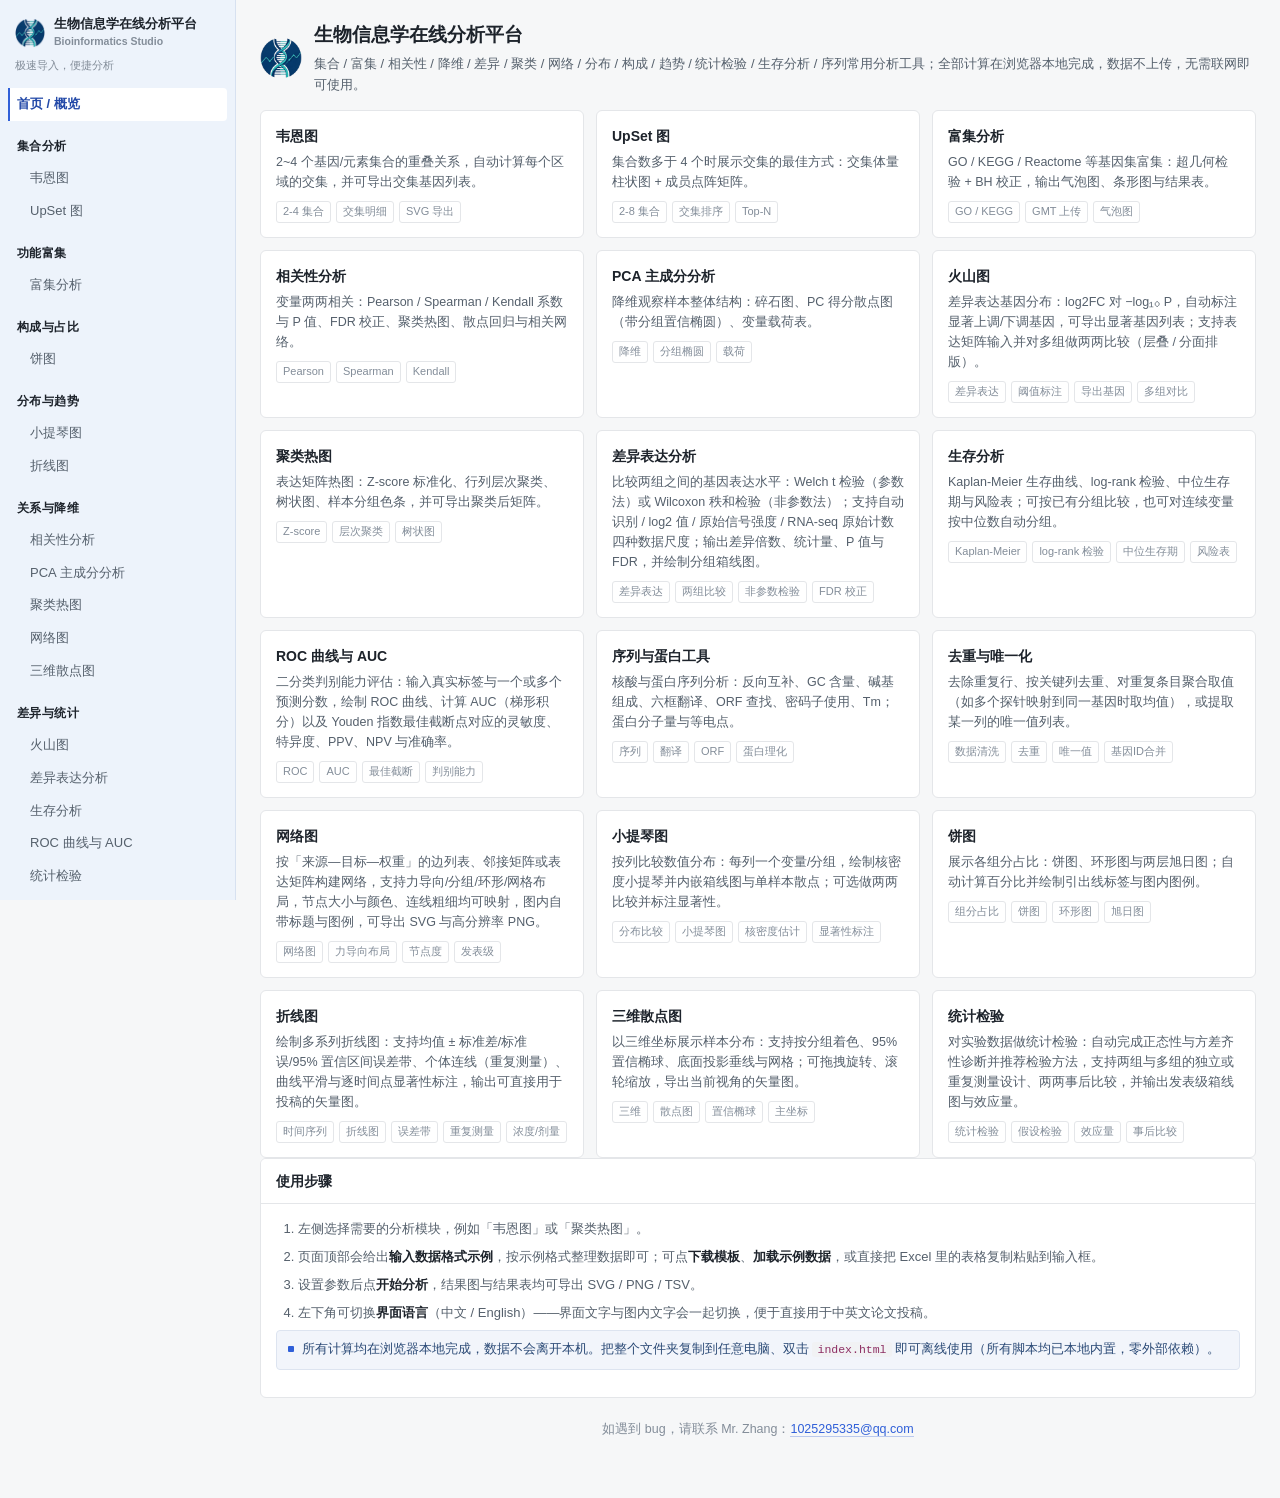
==== commit 99d51429: "update" ====
--- a/index.html
+++ b/index.html
@@ -3,8 +3,8 @@
 <head>
 <meta charset="utf-8">
 <meta name="viewport" content="width=device-width, initial-scale=1">
-<title>生物信息学在线分析平台 · Venn / 富集 / UpSet / 相关性 / PCA / 火山图 / 热图 / 差异表达 / 生存分析 / ROC / 序列 / 去重</title>
-<meta name="description" content="纯前端、可离线运行的生物信息学常用分析工具集：韦恩图、UpSet 图、富集分析、相关性分析、PCA、火山图、聚类热图、差异表达分析、Kaplan-Meier 生存分析、ROC 曲线与 AUC、序列与蛋白工具、去除重复；界面与图表文字支持中英文切换。">
+<title>生物信息学在线分析平台 · Venn / 富集 / UpSet / 相关性 / PCA / 火山图 / 热图 / 差异表达 / 生存分析 / ROC / 序列 / 网络图 / 去重</title>
+<meta name="description" content="纯前端、可离线运行的生物信息学常用分析工具集：韦恩图、UpSet 图、富集分析、相关性分析、PCA、火山图、聚类热图、差异表达分析、Kaplan-Meier 生存分析、ROC 曲线与 AUC、序列与蛋白工具、网络图、去除重复；界面与图表文字支持中英文切换。">
 <link rel="icon" type="image/png" href="assets/img/logo-mark.png">
 <link rel="stylesheet" href="assets/css/style.css">
 </head>
@@ -58,6 +58,12 @@
 <script src="assets/js/tools/roc.js"></script>
 <script src="assets/js/tools/sequence.js"></script>
 <script src="assets/js/tools/unique.js"></script>
+<script src="assets/js/tools/network.js"></script>
+<script src="assets/js/tools/violin.js"></script>
+<script src="assets/js/tools/pie.js"></script>
+<script src="assets/js/tools/line.js"></script>
+<script src="assets/js/tools/scatter3d.js"></script>
+<script src="assets/js/tools/stattest.js"></script>
 <!-- 路由 -->
 <script src="assets/js/main.js"></script>
 </body>
--- a/assets/css/style.css
+++ b/assets/css/style.css
@@ -79,14 +79,18 @@
 
 .nav { padding: 2px 8px 16px; flex: 1; }
 .nav-group {
-  font-size: 11px; color: #6f7f96; padding: 14px 9px 5px; font-weight: 600;
-}
+  font-size: 12px; color: var(--text); padding: 16px 9px 6px;
+  font-weight: 700; letter-spacing: .04em;
+}
+/* 模块项左侧缩进一个字符，与分组标题错开：分组名一列、模块名一列，各自对齐 */
 .nav-item {
   display: flex; align-items: center;
-  padding: 6px 9px; border-left: 2px solid transparent; border-radius: 0 4px 4px 0;
+  padding: 6px 9px 6px 20px; border-left: 2px solid transparent; border-radius: 0 4px 4px 0;
   cursor: pointer; color: var(--text-2); font-size: 13px; user-select: none;
   transition: background .12s, color .12s;
 }
+/* 顶级入口（首页）与分组标题同列 */
+.nav-item.nav-top { padding-left: 7px; }
 .nav-item:hover { background: var(--side-bg-hover); color: var(--text); }
 .nav-item.active {
   background: #fff; border-left-color: var(--primary);
@@ -332,7 +336,14 @@
 
 /* ------------------------------- 图表 ---------------------------------- */
 
-.plot-toolbar { display: flex; justify-content: flex-end; gap: 6px; margin-bottom: 6px; }
+.plot-toolbar { display: flex; align-items: center; gap: 6px; margin-bottom: 8px; }
+.plot-toolbar-name {
+  width: 172px; font-size: 11.5px; padding: 3px 7px;
+  border: 1px solid var(--line-strong); border-radius: var(--radius-sm);
+  background: #fff; color: var(--text-2); outline: none;
+}
+.plot-toolbar-name:focus { border-color: var(--primary-bright); }
+.plot-toolbar-note { font-size: 11.5px; color: var(--muted); margin-left: auto; }
 .chart-tip {
   position: fixed; z-index: 9999; display: none; pointer-events: none;
   background: rgba(29, 35, 43, .95); color: #fff; font-size: 12px; line-height: 1.55;
@@ -405,6 +416,16 @@
   font-size: 11px; color: var(--muted); background: transparent;
   border: 1px solid var(--line); padding: 1px 6px; border-radius: 3px;
 }
+/* 首页底部的反馈联系方式（克制的一行，不抢主内容） */
+.home-contact {
+  margin: 20px 0 2px; text-align: center; font-size: 12.5px;
+  color: var(--muted); line-height: 1.8;
+}
+.home-contact a {
+  color: var(--primary); text-decoration: none;
+  border-bottom: 1px solid rgba(47, 95, 216, .3);
+}
+.home-contact a:hover { border-bottom-color: var(--primary); }
 
 /* ------------------------------ 响应式 ---------------------------------- */
 
@@ -413,7 +434,7 @@
   .sidebar { width: 100%; flex: none; height: auto; position: static; border-right: none; border-bottom: 1px solid var(--side-line); }
   .nav { display: flex; overflow-x: auto; gap: 6px; padding: 8px; }
   .nav-group { display: none; }
-  .nav-item { white-space: nowrap; border-left: none; border-radius: 4px; }
+  .nav-item, .nav-item.nav-top { white-space: nowrap; border-left: none; border-radius: 4px; padding-left: 9px; }
   .sidebar-foot { display: flex; align-items: center; gap: 12px; }
   .lang-label, .lang-hint { display: none; }
   .lang-switch { width: 140px; }
@@ -487,6 +508,8 @@
 }
 .tag-up { background: #fbf0ef; color: #a5322a; }
 .tag-down { background: #f0f4fa; color: #2b5079; }
+.tag-mixed { background: #f8f2e8; color: #8a5f16; }
+.tag-flat { background: #eef2f6; color: #55606c; }
 .tag-ns { background: #f1f2f4; color: var(--muted); }
 .mini-bar { width: 100%; height: 6px; background: #f1f2f4; border-radius: 2px; overflow: hidden; }
 .mini-bar i { display: block; height: 100%; border-radius: 2px; }
